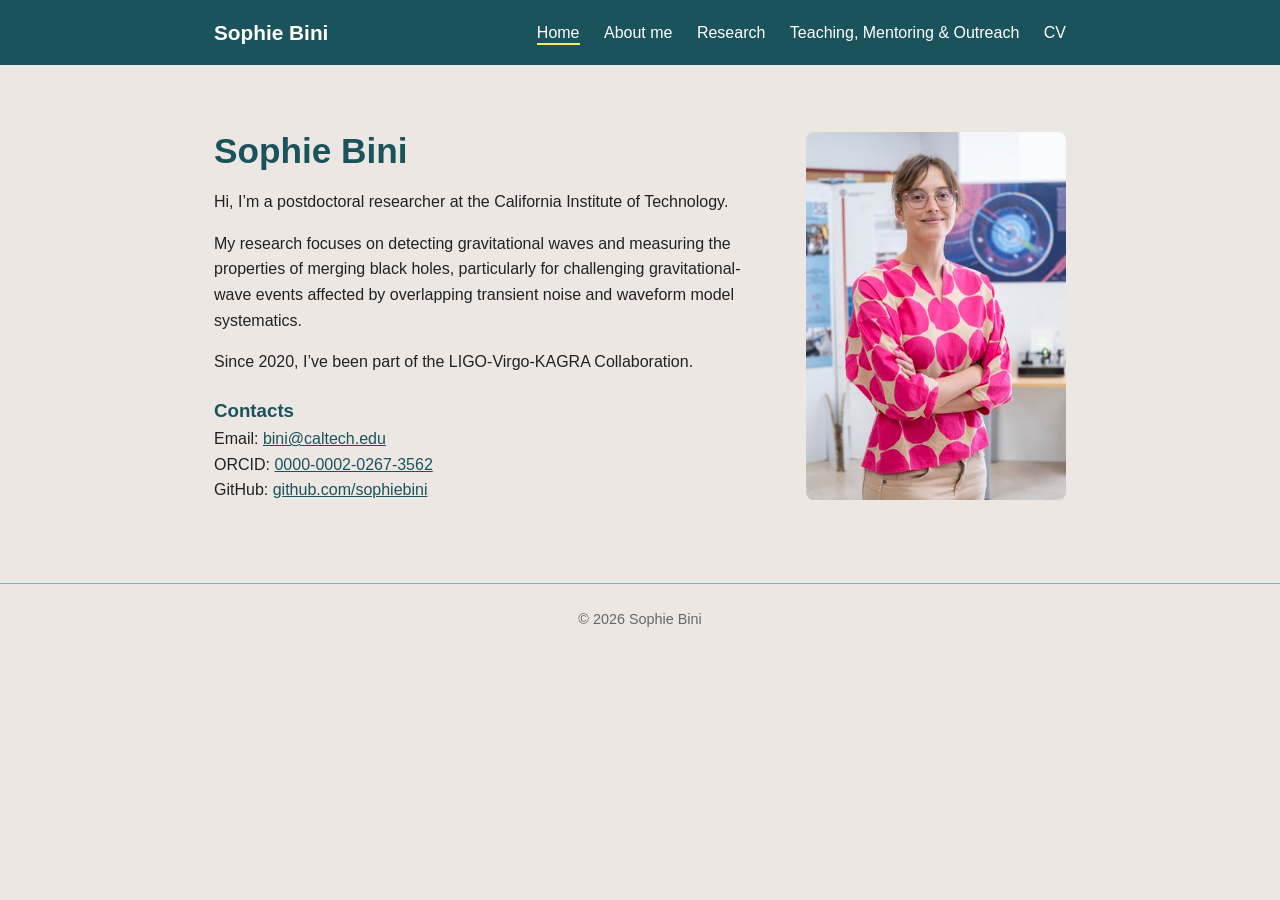
==== index.html @ 3ce2d627 "First version of personal website Co-Authored-By: Claude Opus 5.5 <noreply@anthropic.com>" ====
<!DOCTYPE html>
<html lang="en">
<head>
  <meta charset="UTF-8">
  <meta name="viewport" content="width=device-width, initial-scale=1.0">
  <title>Sophie Bini</title>
  <link rel="stylesheet" href="style.css">
</head>
<body>
  <header>
    <div class="nav-container">
      <a class="site-name" href="index.html">Sophie Bini</a>
      <nav>
        <a href="index.html" class="active">Home</a>
        <a href="about.html">About me</a>
        <a href="research.html">Research</a>
        <a href="teaching.html">Teaching, Mentoring &amp; Outreach</a>
        <a href="cv.html">CV</a>
      </nav>
    </div>
  </header>

  <main>
    <section class="hero">
      <div class="hero-text">
        <h1>Sophie Bini</h1>
        <p>Hi, I’m a postdoctoral researcher at the California Institute of Technology.</p>
        <p>
          My research focuses on detecting gravitational waves and measuring the
          properties of merging black holes, particularly for challenging
          gravitational-wave events affected by overlapping transient noise and
          waveform model systematics.
        </p>
        <p>Since 2020, I’ve been part of the LIGO-Virgo-KAGRA Collaboration.</p>
        <h3>Contacts</h3>
        <p class="contacts">
          Email: <a href="mailto:bini@caltech.edu">bini@caltech.edu</a><br>
          ORCID: <a href="https://orcid.org/0000-0002-0267-3562">0000-0002-0267-3562</a><br>
          GitHub: <a href="https://github.com/sophiebini">github.com/sophiebini</a>
        </p>
      </div>
      <img src="images/profile.jpg" alt="Photo of Sophie Bini">
    </section>
  </main>

  <footer>&copy; 2026 Sophie Bini</footer>
</body>
</html>
---- style.css ----
/* ---------- Base ---------- */
/* Previous palette, to switch back paste these values in:
   accent #16697a, accent-mid #489fb5, accent-soft #82c0cc,
   highlight #ffa62b, bg #ede7e3 */
:root {
  --accent: #1a535c;       /* header, headings, links */
  --accent-mid: #ff6b6b;   /* link hover */
  --accent-soft: #4ecdc4;  /* borders, card stripe, menu hover */
  --highlight: #ffe66d;    /* active menu item */
  --card: #fff;            /* boxes on the page background */
  --text: #222;
  --muted: #666;
  --bg: #ede7e3;           /* page background */
  --max-width: 900px;
}

* { box-sizing: border-box; }

body {
  margin: 0;
  font-family: "Helvetica Neue", Arial, sans-serif;
  line-height: 1.6;
  color: var(--text);
  background: var(--bg);
}

a { color: var(--accent); }
a:hover { color: var(--accent-mid); }

h1, h2, h3 { color: var(--accent); line-height: 1.25; }

/* ---------- Header / navigation ---------- */
header {
  background: var(--accent);
  color: #fff;
}

.nav-container {
  max-width: var(--max-width);
  margin: 0 auto;
  padding: 1rem 1.5rem;
  display: flex;
  flex-wrap: wrap;
  align-items: center;
  justify-content: space-between;
  gap: 0.5rem;
}

.site-name {
  font-size: 1.3rem;
  font-weight: bold;
  color: #fff;
  text-decoration: none;
}

nav a {
  color: #fff;
  text-decoration: none;
  margin-left: 1.25rem;
  padding-bottom: 2px;
  border-bottom: 2px solid transparent;
}

nav a:hover { color: #fff; border-bottom-color: var(--accent-soft); }
nav a.active { border-bottom-color: var(--highlight); }

/* ---------- Page content ---------- */
main {
  max-width: var(--max-width);
  margin: 0 auto;
  padding: 2rem 1.5rem 3rem;
}

/* Welcome page hero */
.hero {
  display: flex;
  align-items: center;
  gap: 2.5rem;
  flex-wrap: wrap;
  padding: 2rem 0;
}

.hero img {
  width: 260px;
  height: auto;
  border-radius: 8px;
}

.hero-text { flex: 1; min-width: 260px; }
.hero-text h1 { margin: 0 0 1rem; font-size: 2.2rem; }

.hero-text h3 { margin: 1.5rem 0 0.25rem; }
.contacts { margin: 0; }

/* About page: photos side by side. Each figure's flex value is its image
   aspect ratio (width/height), so both photos end up the same height. */
.gallery {
  display: flex;
  gap: 1rem;
  margin-top: 2rem;
}

.gallery figure { margin: 0; }
.gallery img { width: 100%; display: block; border-radius: 6px; }

.gallery figcaption {
  margin-top: 0.4rem;
  font-size: 0.9rem;
  font-style: italic;
  color: var(--muted);
  text-align: center;
}

.note { margin-top: -0.5rem; color: var(--muted); font-style: italic; }

/* Research page: one card per topic, figure floated right */
.project {
  background: var(--card);
  border-left: 4px solid var(--accent-soft);
  border-radius: 6px;
  padding: 1.25rem 1.5rem;
  margin-bottom: 1.5rem;
  overflow: auto;
}

.project h3 { margin-top: 0; }

.project figure {
  float: right;
  width: 45%;
  margin: 0 0 1rem 1.5rem;
}

.project figure img { width: 100%; display: block; border-radius: 4px; }

.project figcaption {
  margin-top: 0.3rem;
  font-size: 0.8rem;
  color: var(--muted);
  text-align: right;
}

/* Full-width figure below the text, for wide plots */
.project figure.wide { float: none; width: 100%; margin: 1.5rem 0; }
.project figure.wide figcaption { text-align: left; font-size: 0.9rem; font-style: italic; }

/* Side-by-side plots inside a research card */
.project .gallery { margin: 1.5rem 0; }
.project .gallery figure { float: none; width: auto; margin: 0; }
.project .gallery figcaption { text-align: left; font-size: 0.85rem; font-style: italic; }

.project .more { margin-bottom: 0.25rem; font-weight: bold; }
.project ul { margin-top: 0; }

/* CV page: embedded PDF */
.cv-pdf {
  width: 100%;
  height: 85vh;
  border: 1px solid var(--accent-soft);
  border-radius: 6px;
  background: var(--card);
}

/* ---------- Footer ---------- */
footer {
  text-align: center;
  color: var(--muted);
  font-size: 0.9rem;
  padding: 1.5rem;
  border-top: 1px solid var(--accent-soft);
}

/* ---------- Small screens ---------- */
@media (max-width: 600px) {
  nav a { margin: 0 1rem 0 0; }
  .hero { justify-content: center; text-align: center; }
  .hero img { order: -1; }  /* photo above text on phones */
  .gallery { flex-direction: column; }
  .project figure { float: none; width: 100%; margin: 0 0 1rem; }
}
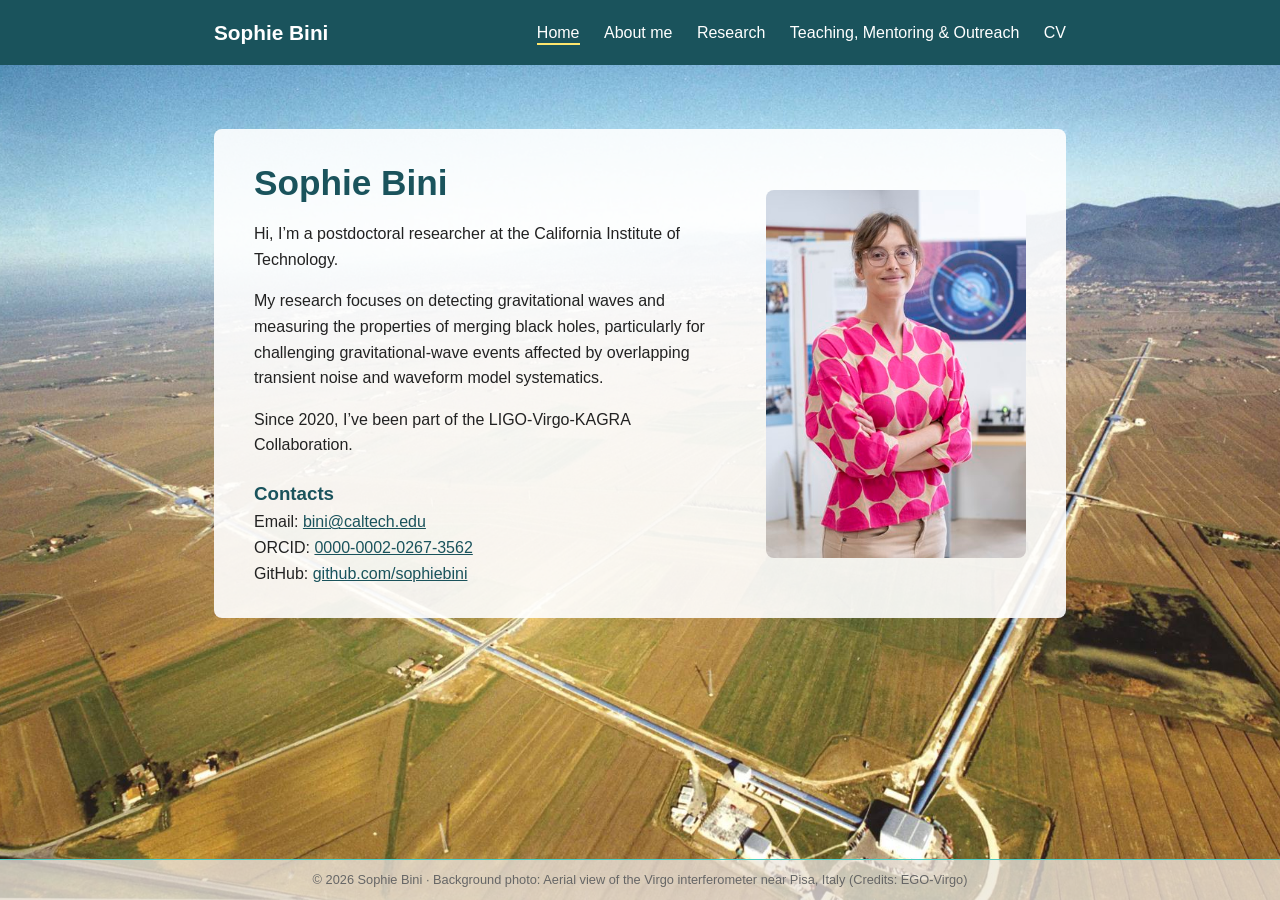
==== commit 6c449107: "Add Virgo aerial photo as home page background Co-Authored-By: Claude Opus 5.5 <noreply@anthropic.co" ====
--- a/index.html
+++ b/index.html
@@ -6,7 +6,7 @@
   <title>Sophie Bini</title>
   <link rel="stylesheet" href="style.css">
 </head>
-<body>
+<body class="home">
   <header>
     <div class="nav-container">
       <a class="site-name" href="index.html">Sophie Bini</a>
@@ -43,6 +43,9 @@
     </section>
   </main>
 
-  <footer>&copy; 2026 Sophie Bini</footer>
+  <footer>
+    &copy; 2026 Sophie Bini &middot;
+    <span class="credit">Background photo: Aerial view of the Virgo interferometer near Pisa, Italy (Credits: EGO-Virgo)</span>
+  </footer>
 </body>
 </html>
--- a/style.css
+++ b/style.css
@@ -80,6 +80,29 @@
   padding: 2rem 0;
 }
 
+/* Home page: Virgo photo as background, text on a translucent panel */
+body.home {
+  min-height: 100vh;
+  display: flex;
+  flex-direction: column;
+  background: var(--bg) url("images/virgo_bg.jpg") center bottom / cover no-repeat;
+}
+
+.home main { flex: 1; width: 100%; }
+
+.home .hero {
+  background: rgba(255, 255, 255, 0.9);
+  border-radius: 8px;
+  padding: 2rem 2.5rem;
+  margin-top: 2rem;
+}
+
+.home footer {
+  background: rgba(237, 231, 227, 0.75);  /* --bg, see-through */
+  padding: 0.6rem 1rem;
+  font-size: 0.8rem;
+}
+
 .hero img {
   width: 260px;
   height: auto;
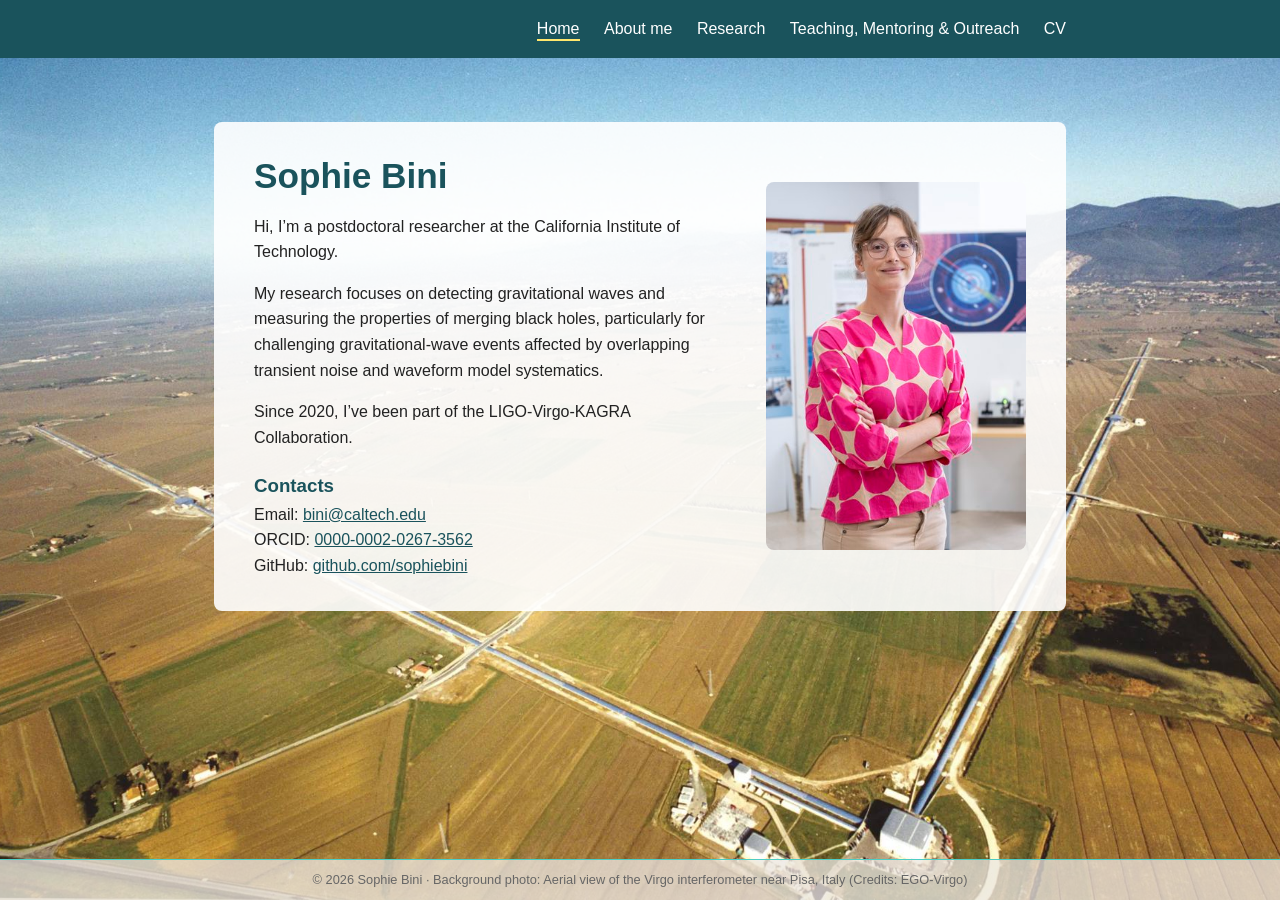
==== commit 45d2355e: "Remove name from header; show Virgo photo below panel on phones Co-Authored-By: Claude Opus 5.5 <nor" ====
--- a/index.html
+++ b/index.html
@@ -9,7 +9,6 @@
 <body class="home">
   <header>
     <div class="nav-container">
-      <a class="site-name" href="index.html">Sophie Bini</a>
       <nav>
         <a href="index.html" class="active">Home</a>
         <a href="about.html">About me</a>
--- a/style.css
+++ b/style.css
@@ -46,12 +46,7 @@
   gap: 0.5rem;
 }
 
-.site-name {
-  font-size: 1.3rem;
-  font-weight: bold;
-  color: #fff;
-  text-decoration: none;
-}
+nav { margin-left: auto; }  /* keep menu on the right */
 
 nav a {
   color: #fff;
@@ -200,4 +195,14 @@
   .hero img { order: -1; }  /* photo above text on phones */
   .gallery { flex-direction: column; }
   .project figure { float: none; width: 100%; margin: 0 0 1rem; }
-}
+
+  /* Home: show the whole Virgo photo as a banner below the panel
+     (68vw = photo height at full width, aspect 1920x1310) */
+  body.home { background: var(--bg); min-height: 0; }
+  .home main {
+    background: url("images/virgo_bg.jpg") center bottom / 100% auto no-repeat;
+    padding-bottom: calc(68vw + 1rem);
+  }
+  .home .hero { margin-top: 0; padding: 1.5rem; }
+  .home footer { background: var(--bg); }
+}
